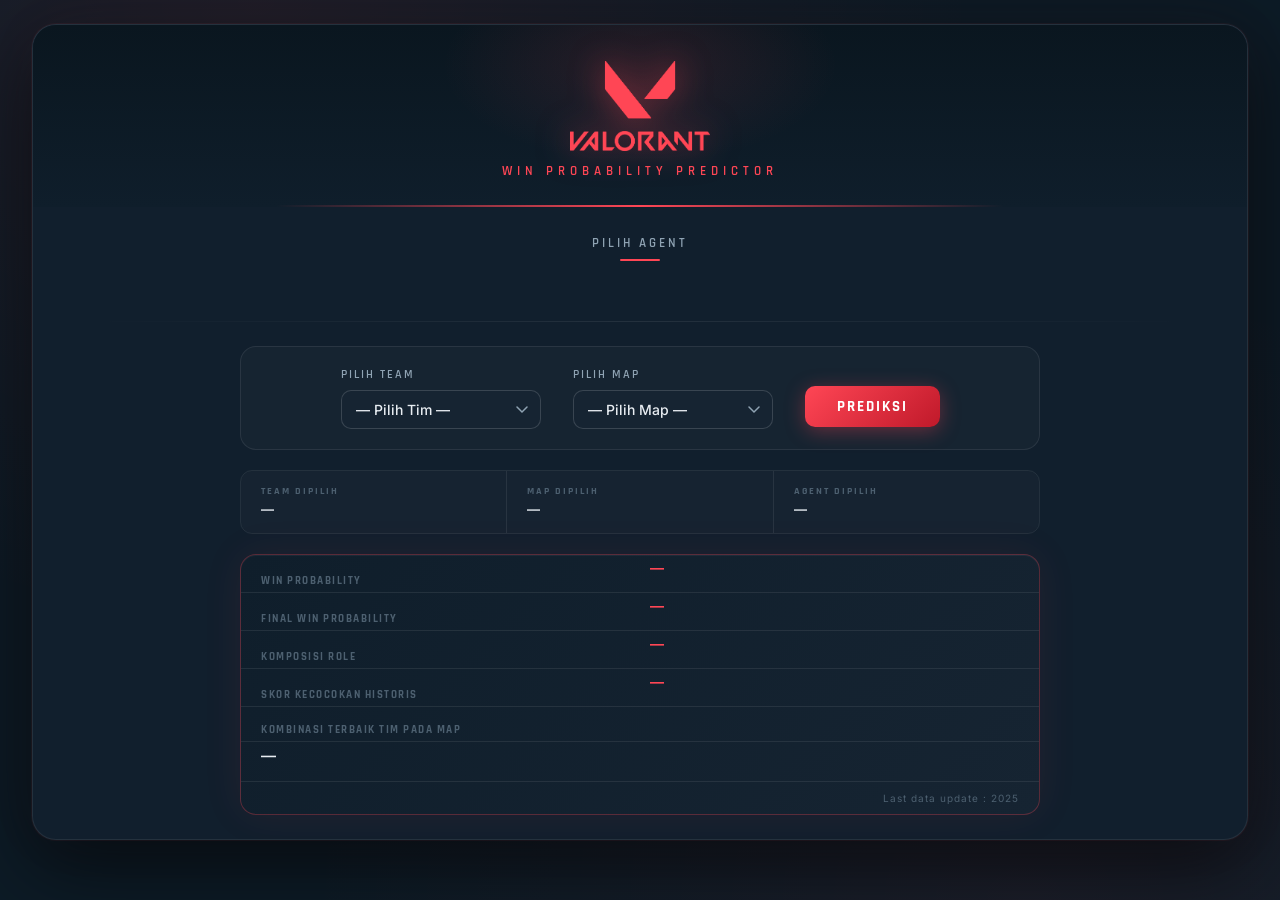
==== app/index.html @ aa19435e "first commit" ====
<!DOCTYPE html>
<html lang="id">

<head>
    <meta charset="UTF-8">
    <meta name="viewport" content="width=device-width, initial-scale=1.0">
    <meta name="description" content="Prediksi Win Probability tim Valorant berdasarkan komposisi agent menggunakan Jaringan Saraf Tiruan (JST).">
    <link rel="stylesheet" href="style.css">
    <title>Valorant Win Probability</title>
</head>

<body>
    <main class="container">

        <!-- ===== HEADER ===== -->
        <section class="logo">
            <img src="src/logo_valorant.png" alt="Valorant Logo">
            <p>Win Probability Predictor</p>
        </section>

        <section class="content">

            <!-- ===== AGENT PICKER ===== -->
            <div class="topSection">
                <p>Pilih Agent</p>
                <div class="Agent" id="Agent"></div>
            </div>

            <div class="section-divider"></div>

            <!-- ===== FORM + OUTPUT ===== -->
            <div class="bottomSection">

                <!-- Form Team / Map / Prediksi -->
                <div class="bottomForm">
                    <div class="Team">
                        <p>Pilih Team</p>
                        <select title="Team_Option" name="Team_Option" id="team" required>
                            <option value="" hidden>— Pilih Tim —</option>
                        </select>
                    </div>

                    <div class="Map">
                        <p>Pilih Map</p>
                        <select title="Map_Option" name="Map_Option" id="map" required>
                            <option value="" hidden>— Pilih Map —</option>
                        </select>
                    </div>

                    <div class="button">
                        <button name="Predict" type="button">Prediksi</button>
                    </div>
                </div>

                <!-- Ringkasan Pilihan -->
                <div class="inputPick">
                    <div class="teamPick">
                        <p>Team Dipilih</p>
                        <p id="namaTeam">—</p>
                    </div>
                    <div class="mapPick">
                        <p>Map Dipilih</p>
                        <p id="namaMap">—</p>
                    </div>
                    <div class="agentPick">
                        <p>Agent Dipilih</p>
                        <p id="namaAgent">—</p>
                    </div>
                </div>

                <!-- Hasil Prediksi -->
                <div class="outputPredict">
                    <div class="outputContent">
                        <div class="top-outputContent">
                            <p>Win Probability</p>
                            <p class="output-p" id="pred">—</p>
                            <p>Final Win Probability</p>
                            <p class="output-p" id="adjusted_pred">—</p>
                            <p>Komposisi Role</p>
                            <p class="output-p" id="comp_desc">—</p>
                            <p id="sim_score_info">Skor Kecocokan Historis</p>
                            <p class="output-p" id="sim_score">—</p>
                        </div>
                        <p id="kombinasi_agent_info">Kombinasi Terbaik Tim pada Map</p>
                        <p class="output-p" id="most_common_combo">—</p>
                        <p>Last data update : 2025</p>
                    </div>
                </div>

            </div>
        </section>

        <!-- ===== LOADING ===== -->
        <div id="overlay" class="loadingOverlay"></div>
        <div id="loading" class="loadingPopup">
            <span class="loader"></span>
            <p>Menghitung Prediksi...</p>
        </div>

        <!-- ===== ERROR POPUP ===== -->
        <div id="errorOverlay" class="errorOverlay" onclick="closeErrorPopup()"></div>
        <div id="errorPopup" class="errorPopup">
            <div class="errorIcon">⚠️</div>
            <h2 class="errorTitle">Input Tidak Lengkap</h2>
            <p class="errorMessage" id="errorMessage"></p>
            <button class="errorCloseBtn" onclick="closeErrorPopup()">Mengerti</button>
        </div>

    </main>

    <script src="script.js"></script>
</body>

</html>
---- app/style.css ----
/* ============================================
   VALORANT WIN PROBABILITY — PREMIUM STYLE
   ============================================ */

@import url('https://fonts.googleapis.com/css2?family=Rajdhani:wght@400;500;600;700&family=Inter:wght@300;400;500;600;700&display=swap');

/* ===== RESET & BASE ===== */
*, *::before, *::after {
    padding: 0;
    margin: 0;
    box-sizing: border-box;
}

:root {
    --red:        #FF4655;
    --red-dark:   #c0192a;
    --red-glow:   rgba(255, 70, 85, 0.35);
    --bg-deep:    #0d1b26;
    --bg-main:    #111f2d;
    --bg-card:    #162432;
    --bg-glass:   rgba(22, 36, 50, 0.85);
    --border:     rgba(255, 255, 255, 0.08);
    --text-primary:   #e8edf2;
    --text-secondary: #8fa3b3;
    --text-muted:     #4d6070;
    --accent-light:   rgba(255, 70, 85, 0.12);
}

html {
    scroll-behavior: smooth;
}

body {
    min-height: 100vh;
    background-color: var(--bg-deep);
    background-image:
        radial-gradient(ellipse at 20% 0%, rgba(255,70,85,0.08) 0%, transparent 50%),
        radial-gradient(ellipse at 80% 100%, rgba(255,70,85,0.06) 0%, transparent 50%);
    font-family: 'Inter', sans-serif;
    color: var(--text-primary);
    overflow-x: hidden;
    display: flex;
    justify-content: center;
    align-items: flex-start;
}

/* ===== CONTAINER ===== */
main {
    width: 100%;
    max-width: 1400px;
    display: flex;
    flex-direction: column;
    position: relative;
    margin: 0 auto;
}

.container {
    width: 95vw;
    max-width: 1400px;
    margin: 24px auto;
    background: var(--bg-main);
    border-radius: 24px;
    border: 1px solid var(--border);
    box-shadow:
        0 0 0 1px rgba(255,70,85,0.06),
        0 24px 80px rgba(0,0,0,0.6),
        0 0 60px rgba(255,70,85,0.04);
    overflow: hidden;
}

/* ===== HEADER / LOGO ===== */
.logo {
    width: 100%;
    padding: 36px 24px 28px;
    display: flex;
    justify-content: center;
    align-items: center;
    flex-direction: column;
    gap: 12px;
    background: linear-gradient(180deg, #0a161f 0%, #0f1e2b 100%);
    position: relative;
    overflow: hidden;
}

/* Dekoratif garis merah di bawah header */
.logo::after {
    content: '';
    position: absolute;
    bottom: 0;
    left: 50%;
    transform: translateX(-50%);
    width: 60%;
    height: 2px;
    background: linear-gradient(90deg, transparent, var(--red), transparent);
}

/* Efek cahaya redup di header */
.logo::before {
    content: '';
    position: absolute;
    top: -60px;
    left: 50%;
    transform: translateX(-50%);
    width: 400px;
    height: 200px;
    background: radial-gradient(ellipse, rgba(255,70,85,0.12) 0%, transparent 70%);
    pointer-events: none;
}

.logo img {
    width: 140px;
    filter: drop-shadow(0 0 16px rgba(255,70,85,0.5));
    position: relative;
    z-index: 1;
}

.logo p {
    font-family: 'Rajdhani', sans-serif;
    font-size: 13px;
    font-weight: 600;
    letter-spacing: 5px;
    text-transform: uppercase;
    color: var(--red);
    position: relative;
    z-index: 1;
}

/* ===== CONTENT WRAPPER ===== */
.content {
    display: flex;
    flex-direction: column;
    width: 100%;
}

/* ===== TOP SECTION — AGENT PICKER ===== */
.content .topSection {
    width: 100%;
    padding: 0 0 8px 0;
}

.topSection > p {
    font-family: 'Rajdhani', sans-serif;
    font-size: 13px;
    font-weight: 600;
    letter-spacing: 3px;
    text-transform: uppercase;
    color: var(--text-secondary);
    text-align: center;
    padding: 28px 0 16px;
    position: relative;
}

/* Separator dekoratif setelah label */
.topSection > p::after {
    content: '';
    display: block;
    width: 40px;
    height: 2px;
    background: var(--red);
    margin: 8px auto 0;
    border-radius: 2px;
}

/* Agent grid */
.Agent {
    display: flex;
    flex-wrap: wrap;
    justify-content: center;
    align-items: flex-start;
    gap: 14px;
    padding: 12px 24px 24px;
}

/* Kartu agent */
.Agent .agent-item {
    width: 140px;
    height: 210px;
    background-position: center top;
    background-repeat: no-repeat;
    background-size: cover;
    border-radius: 12px;
    position: relative;
    cursor: pointer;
    border: 2px solid transparent;
    transition: transform 0.25s cubic-bezier(0.34,1.56,0.64,1), border-color 0.2s ease, box-shadow 0.2s ease;
    overflow: hidden;
}

/* Gradient overlay di bawah kartu agent */
.Agent .agent-item::before {
    content: '';
    position: absolute;
    inset: 0;
    background: linear-gradient(to top, rgba(0,0,0,0.75) 0%, rgba(0,0,0,0) 50%);
    border-radius: 10px;
    z-index: 1;
    transition: opacity 0.2s ease;
}

.agent-item:hover {
    transform: translateY(-6px) scale(1.03);
    box-shadow: 0 12px 28px rgba(0,0,0,0.5), 0 0 20px rgba(255,70,85,0.2);
    border-color: rgba(255,70,85,0.4);
}

.agent-item.selected {
    border-color: var(--red);
    transform: translateY(-6px) scale(1.04);
    box-shadow:
        0 0 0 1px var(--red),
        0 12px 28px rgba(0,0,0,0.5),
        0 0 30px rgba(255,70,85,0.4);
}

/* Badge nomor urut seleksi */
.agent-item.selected::after {
    content: '✓';
    position: absolute;
    top: 8px;
    right: 8px;
    width: 22px;
    height: 22px;
    background: var(--red);
    border-radius: 50%;
    display: flex;
    align-items: center;
    justify-content: center;
    font-size: 11px;
    font-weight: 700;
    color: white;
    z-index: 3;
    line-height: 22px;
    text-align: center;
}

/* Nama agent di bawah kartu */
.agent-item h1 {
    position: absolute;
    bottom: 0;
    left: 0;
    width: 100%;
    font-family: 'Inter', sans-serif;
    font-size: 11px;
    font-weight: 600;
    letter-spacing: 0.5px;
    text-align: center;
    color: #ffffff;
    padding: 6px 4px;
    background: rgba(0,0,0,0.55);
    backdrop-filter: blur(4px);
    border-radius: 0 0 10px 10px;
    z-index: 2;
    text-transform: capitalize;
}

/* ===== DIVIDER ===== */
.section-divider {
    width: 90%;
    margin: 0 auto;
    height: 1px;
    background: linear-gradient(90deg, transparent, var(--border), transparent);
}

/* ===== BOTTOM SECTION ===== */
.content .bottomSection {
    width: 100%;
    padding: 24px;
    display: flex;
    flex-direction: column;
    align-items: center;
    gap: 20px;
}

/* Form baris (team + map + button) */
.bottomSection .bottomForm {
    display: flex;
    flex-direction: row;
    justify-content: center;
    align-items: flex-end;
    gap: 32px;
    padding: 20px 24px;
    flex-wrap: wrap;
    background: rgba(255,255,255,0.025);
    border: 1px solid var(--border);
    border-radius: 16px;
    width: 100%;
    max-width: 800px;
}

.bottomForm p {
    font-family: 'Rajdhani', sans-serif;
    font-size: 12px;
    font-weight: 600;
    letter-spacing: 2px;
    text-transform: uppercase;
    color: var(--text-secondary);
    padding-bottom: 8px;
}

.Team, .Map {
    display: flex;
    flex-direction: column;
    align-items: flex-start;
}

/* Dropdown select */
.bottomForm select {
    appearance: none;
    -webkit-appearance: none;
    background: var(--bg-card);
    border: 1.5px solid rgba(255,255,255,0.15);
    color: var(--text-primary);
    padding: 10px 36px 10px 14px;
    border-radius: 10px;
    width: 200px;
    cursor: pointer;
    font-family: 'Inter', sans-serif;
    font-size: 14px;
    font-weight: 500;
    transition: border-color 0.2s ease, box-shadow 0.2s ease;
    background-image: url("data:image/svg+xml,%3Csvg xmlns='http://www.w3.org/2000/svg' width='12' height='8' viewBox='0 0 12 8'%3E%3Cpath d='M1 1l5 5 5-5' stroke='%238fa3b3' stroke-width='1.5' fill='none' stroke-linecap='round'/%3E%3C/svg%3E");
    background-repeat: no-repeat;
    background-position: right 12px center;
}

.bottomForm select:focus {
    outline: none;
    border-color: var(--red);
    box-shadow: 0 0 0 3px rgba(255,70,85,0.15);
}

.bottomForm select:hover {
    border-color: rgba(255,255,255,0.3);
}

.bottomForm option {
    font-weight: 500;
    color: var(--text-primary);
    background-color: var(--bg-card);
}

/* Tombol prediksi */
.button {
    display: flex;
    justify-content: center;
    align-items: flex-end;
    padding-bottom: 2px;
}

.button button {
    padding: 11px 32px;
    border-radius: 10px;
    border: none;
    cursor: pointer;
    font-family: 'Rajdhani', sans-serif;
    font-size: 15px;
    font-weight: 700;
    letter-spacing: 2px;
    text-transform: uppercase;
    color: #fff;
    background: linear-gradient(135deg, #FF4655, #c0192a);
    box-shadow: 0 4px 20px rgba(255,70,85,0.35);
    transition: all 0.2s ease;
    position: relative;
    overflow: hidden;
}

.button button::before {
    content: '';
    position: absolute;
    top: 0; left: 0;
    width: 100%; height: 100%;
    background: linear-gradient(135deg, rgba(255,255,255,0.1), transparent);
    opacity: 0;
    transition: opacity 0.2s ease;
}

.button button:hover {
    transform: translateY(-2px);
    box-shadow: 0 8px 28px rgba(255,70,85,0.5);
    background: linear-gradient(135deg, #ff5f6d, #d41e30);
}

.button button:hover::before {
    opacity: 1;
}

.button button:active {
    transform: translateY(0);
    box-shadow: 0 2px 10px rgba(255,70,85,0.3);
}

/* ===== INPUT PICKS SUMMARY ===== */
.inputPick {
    width: 100%;
    max-width: 800px;
    display: flex;
    flex-direction: row;
    justify-content: center;
    flex-wrap: wrap;
    gap: 0;
    border: 1px solid var(--border);
    border-radius: 12px;
    overflow: hidden;
}

.inputPick > div {
    flex: 1;
    min-width: 160px;
    padding: 14px 20px;
    display: flex;
    flex-direction: column;
    gap: 4px;
    border-right: 1px solid var(--border);
    background: rgba(255,255,255,0.02);
    transition: background 0.2s ease;
}

.inputPick > div:last-child {
    border-right: none;
}

.inputPick > div:hover {
    background: rgba(255,255,255,0.04);
}

.inputPick p:first-child {
    font-family: 'Rajdhani', sans-serif;
    font-size: 10px;
    font-weight: 700;
    letter-spacing: 2px;
    text-transform: uppercase;
    color: var(--text-muted);
    margin: 0;
    padding: 0;
}

#namaTeam, #namaMap, #namaAgent {
    font-family: 'Inter', sans-serif;
    font-size: 13px;
    font-weight: 600;
    color: var(--text-primary);
    min-height: 18px;
}

/* ===== OUTPUT / HASIL PREDIKSI ===== */
.outputPredict {
    width: 100%;
    max-width: 800px;
    box-sizing: border-box;
}

.outputContent {
    width: 100%;
    background: linear-gradient(135deg, #0f1e2b, #162432);
    border-radius: 16px;
    padding: 0;
    border: 1px solid rgba(255,70,85,0.3);
    box-shadow: 0 0 40px rgba(255,70,85,0.08), inset 0 1px 0 rgba(255,255,255,0.05);
    overflow: hidden;
    display: flex;
    flex-direction: column;
}

/* Grid stat utama */
.top-outputContent {
    display: grid;
    grid-template-columns: 1fr 1fr;
    gap: 0;
    padding: 0;
}

/* Setiap sel stat */
.top-outputContent p:nth-child(odd) {
    font-family: 'Rajdhani', sans-serif;
    font-size: 11px;
    font-weight: 700;
    letter-spacing: 1.5px;
    text-transform: uppercase;
    color: var(--text-muted);
    padding: 16px 20px 4px;
    height: auto;
    border-bottom: 1px solid var(--border);
    align-self: end;
}

.top-outputContent .output-p {
    font-family: 'Inter', sans-serif;
    font-size: 14px;
    font-weight: 700;
    color: var(--red);
    padding: 4px 10px 16px;
    height: auto;
    border-bottom: 1px solid var(--border);
    
}

/* Baris bawah: kombinasi */
.outputContent > p:not(.output-p) {
    font-family: 'Rajdhani', sans-serif;
    font-size: 11px;
    font-weight: 700;
    letter-spacing: 1.5px;
    text-transform: uppercase;
    color: var(--text-muted);
    padding: 16px 20px 4px;
    height: auto;
    border-bottom: 1px solid var(--border);
}

.outputContent > .output-p {
    font-family: 'Inter', sans-serif;
    font-size: 15px;
    font-weight: 600;
    color: var(--text-primary);
    padding: 4px 20px 16px;
    height: auto;
    border-bottom: 1px solid var(--border);
}

/* Last data update baris terakhir */
.outputContent > p:last-child {
    font-size: 10px;
    letter-spacing: 1px;
    color: var(--text-muted);
    font-family: 'Inter', sans-serif;
    font-weight: 400;
    text-transform: none;
    padding: 10px 20px;
    text-align: right;
    border-bottom: none;
}

/* ===== LOADING OVERLAY ===== */
.loadingOverlay {
    position: fixed;
    inset: 0;
    background-color: rgba(0, 0, 0, 0.6);
    backdrop-filter: blur(4px);
    z-index: 998;
    display: none;
}

.loadingPopup {
    background: linear-gradient(135deg, #111f2d, #0a161f);
    border: 1px solid rgba(255,70,85,0.3);
    width: 220px;
    height: 220px;
    position: fixed;
    top: 50%;
    left: 50%;
    transform: translate(-50%, -50%);
    z-index: 999;
    display: none;
    align-items: center;
    justify-content: center;
    flex-direction: column;
    border-radius: 20px;
    gap: 20px;
    box-shadow: 0 0 60px rgba(255,70,85,0.2), 0 24px 48px rgba(0,0,0,0.6);
}

.loadingPopup p {
    font-family: 'Rajdhani', sans-serif;
    font-size: 13px;
    font-weight: 700;
    letter-spacing: 2px;
    text-transform: uppercase;
    color: var(--red);
}

/* ===== LOADER SPINNER ===== */
.loader {
    width: 48px;
    aspect-ratio: 1;
    display: grid;
    mask: conic-gradient(from 15deg, #0000, #000);
    animation: l26 1s infinite steps(12);
}

.loader,
.loader::before,
.loader::after {
    background:
        radial-gradient(closest-side at 50% 12.5%, #FF4655 96%, #0000) 50% 0/20% 80% repeat-y,
        radial-gradient(closest-side at 12.5% 50%, #FF4655 96%, #0000) 0 50%/80% 20% repeat-x;
}

.loader::before,
.loader::after {
    content: "";
    grid-area: 1/1;
    transform: rotate(30deg);
}

.loader::after {
    transform: rotate(60deg);
}

@keyframes l26 {
    100% { transform: rotate(1turn); }
}

/* ===== ERROR POPUP ===== */
.errorOverlay {
    position: fixed;
    inset: 0;
    background-color: rgba(0, 0, 0, 0.65);
    backdrop-filter: blur(5px);
    z-index: 1000;
    display: none;
}

.errorPopup {
    position: fixed;
    top: 50%;
    left: 50%;
    transform: translate(-50%, -58%);
    z-index: 1001;
    display: none;
    flex-direction: column;
    align-items: center;
    gap: 14px;
    background: linear-gradient(145deg, #162432, #0f1e2b);
    border: 1.5px solid rgba(255,70,85,0.5);
    border-radius: 20px;
    padding: 36px 44px;
    width: 340px;
    box-shadow:
        0 0 60px rgba(255, 70, 85, 0.2),
        0 24px 60px rgba(0,0,0,0.7),
        inset 0 1px 0 rgba(255,255,255,0.06);
    opacity: 0;
    transition: opacity 0.3s ease, transform 0.3s cubic-bezier(0.34,1.4,0.64,1);
}

.errorPopup.show {
    display: flex;
    opacity: 1;
    transform: translate(-50%, -50%);
}

.errorIcon {
    font-size: 44px;
    line-height: 1;
    filter: drop-shadow(0 0 12px rgba(255, 70, 85, 0.8));
}

.errorTitle {
    font-family: 'Rajdhani', sans-serif;
    font-size: 20px;
    font-weight: 700;
    letter-spacing: 1px;
    color: var(--red);
    margin: 0;
    text-align: center;
}

.errorMessage {
    font-family: 'Inter', sans-serif;
    font-size: 13px;
    font-weight: 400;
    color: var(--text-secondary);
    text-align: center;
    margin: 0;
    line-height: 1.6;
    white-space: pre-line;
}

.errorCloseBtn {
    margin-top: 6px;
    padding: 10px 36px;
    background: linear-gradient(135deg, var(--red), var(--red-dark));
    color: #fff;
    border: none;
    border-radius: 10px;
    font-family: 'Rajdhani', sans-serif;
    font-size: 15px;
    font-weight: 700;
    letter-spacing: 2px;
    text-transform: uppercase;
    cursor: pointer;
    box-shadow: 0 4px 16px rgba(255,70,85,0.35);
    transition: all 0.2s ease;
}

.errorCloseBtn:hover {
    background: linear-gradient(135deg, #ff5f6d, #d41e30);
    transform: translateY(-2px);
    box-shadow: 0 8px 24px rgba(255,70,85,0.5);
}

.errorCloseBtn:active {
    transform: translateY(0);
}

/* ===== SCROLLBAR STYLING ===== */
::-webkit-scrollbar {
    width: 6px;
}
::-webkit-scrollbar-track {
    background: var(--bg-deep);
}
::-webkit-scrollbar-thumb {
    background: rgba(255,70,85,0.4);
    border-radius: 3px;
}
::-webkit-scrollbar-thumb:hover {
    background: var(--red);
}

/* ===== RESPONSIVE ===== */
@media (max-width: 600px) {
    .container {
        width: 100vw;
        margin: 0;
        border-radius: 0;
    }

    .Agent .agent-item {
        width: 110px;
        height: 165px;
    }

    .bottomSection .bottomForm {
        gap: 20px;
        padding: 16px;
    }

    .bottomForm select {
        width: 160px;
    }

    .top-outputContent {
        grid-template-columns: 1fr;
    }

    .inputPick > div {
        min-width: 100%;
        border-right: none;
        border-bottom: 1px solid var(--border);
    }

    .errorPopup {
        width: 90vw;
        padding: 28px 24px;
    }
}
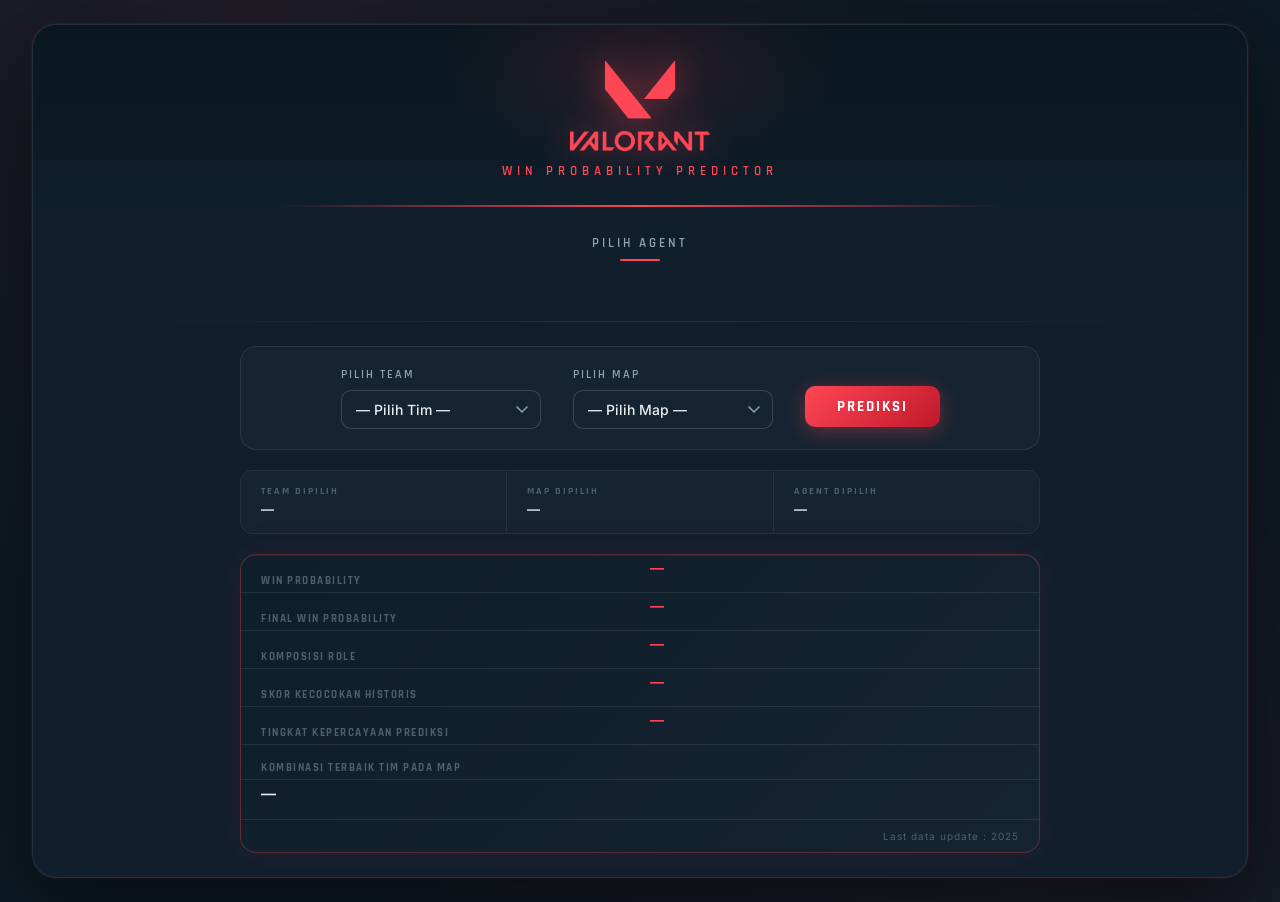
==== commit 9a7c4025: "Improve JST model: compact architecture, fix feature bugs, add prediction moderation - Rewrite model" ====
--- a/app/index.html
+++ b/app/index.html
@@ -80,6 +80,8 @@
                             <p class="output-p" id="comp_desc">—</p>
                             <p id="sim_score_info">Skor Kecocokan Historis</p>
                             <p class="output-p" id="sim_score">—</p>
+                            <p>Tingkat Kepercayaan Prediksi</p>
+                            <p class="output-p" id="confidence">—</p>
                         </div>
                         <p id="kombinasi_agent_info">Kombinasi Terbaik Tim pada Map</p>
                         <p class="output-p" id="most_common_combo">—</p>
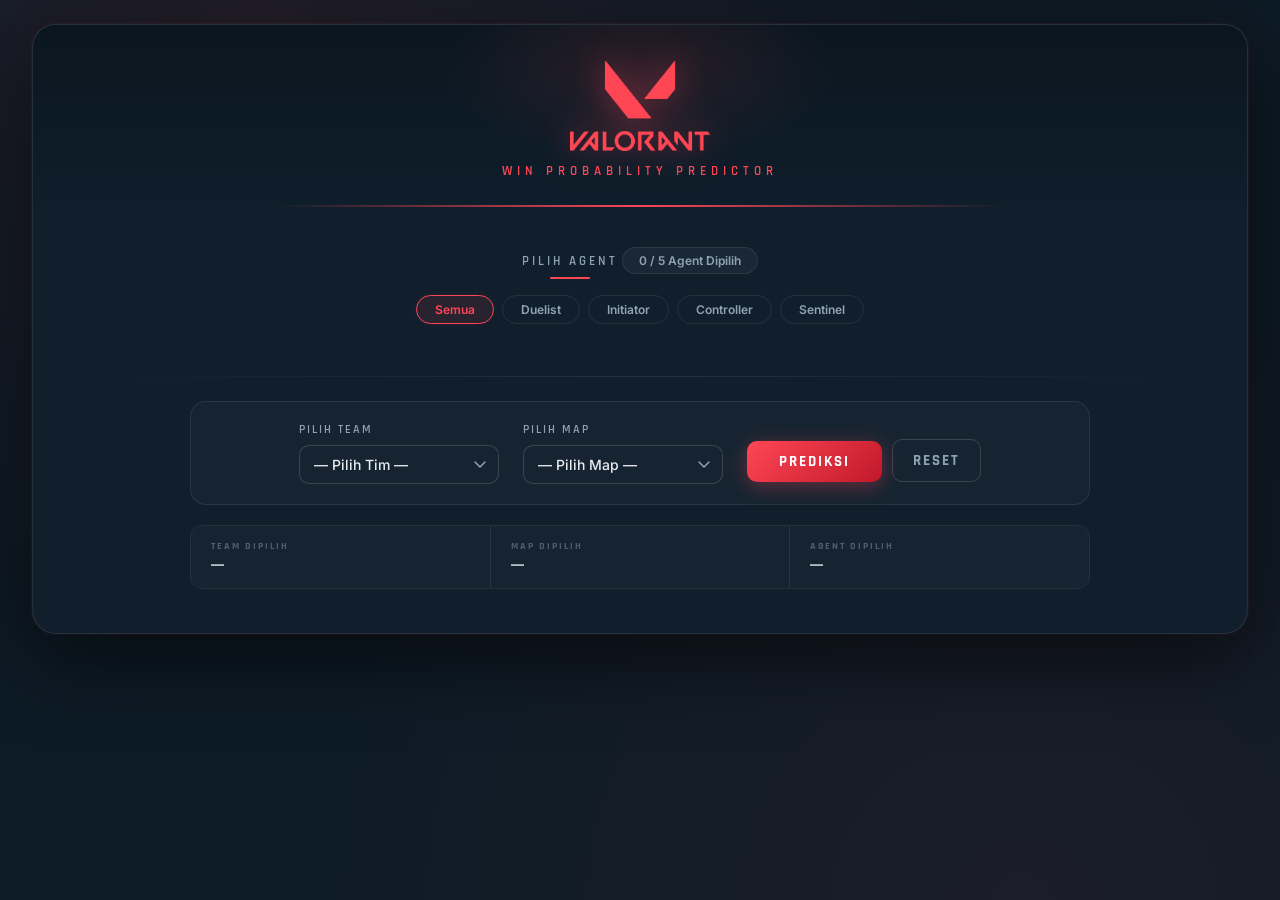
==== commit 54747119: "feat: implement map-specific role history for improved win probability prediction and add web interf" ====
--- a/app/index.html
+++ b/app/index.html
@@ -22,7 +22,20 @@
 
             <!-- ===== AGENT PICKER ===== -->
             <div class="topSection">
-                <p>Pilih Agent</p>
+                <div class="agent-header">
+                    <p>Pilih Agent</p>
+                    <span class="agent-counter" id="agentCounter">0 / 5 Agent Dipilih</span>
+                </div>
+
+                <!-- Role Filter Tabs -->
+                <div class="role-filter" id="roleFilter">
+                    <button class="role-tab active" data-role="all">Semua</button>
+                    <button class="role-tab" data-role="duelist">Duelist</button>
+                    <button class="role-tab" data-role="initiator">Initiator</button>
+                    <button class="role-tab" data-role="controller">Controller</button>
+                    <button class="role-tab" data-role="sentinel">Sentinel</button>
+                </div>
+
                 <div class="Agent" id="Agent"></div>
             </div>
 
@@ -47,8 +60,9 @@
                         </select>
                     </div>
 
-                    <div class="button">
-                        <button name="Predict" type="button">Prediksi</button>
+                    <div class="button-group">
+                        <button name="Predict" type="button" class="btn-predict" id="btnPredict">Prediksi</button>
+                        <button type="button" class="btn-reset" id="btnReset">Reset</button>
                     </div>
                 </div>
 
@@ -68,24 +82,73 @@
                     </div>
                 </div>
 
-                <!-- Hasil Prediksi -->
-                <div class="outputPredict">
+                <!-- ===== HASIL PREDIKSI (hidden until first prediction) ===== -->
+                <div class="outputPredict" id="outputPredict">
                     <div class="outputContent">
-                        <div class="top-outputContent">
-                            <p>Win Probability</p>
-                            <p class="output-p" id="pred">—</p>
-                            <p>Final Win Probability</p>
-                            <p class="output-p" id="adjusted_pred">—</p>
-                            <p>Komposisi Role</p>
-                            <p class="output-p" id="comp_desc">—</p>
-                            <p id="sim_score_info">Skor Kecocokan Historis</p>
-                            <p class="output-p" id="sim_score">—</p>
-                            <p>Tingkat Kepercayaan Prediksi</p>
-                            <p class="output-p" id="confidence">—</p>
+
+                        <!-- Gauge Section -->
+                        <div class="gauge-section" id="gaugeSection">
+                            <p class="gauge-label">Final Win Probability</p>
+                            <div class="gauge-wrapper">
+                                <svg class="gauge-svg" viewBox="0 0 200 120" id="gaugeSvg">
+                                    <!-- Background arc -->
+                                    <path class="gauge-bg" d="M 20 100 A 80 80 0 0 1 180 100" />
+                                    <!-- Value arc (animated, color set by JS) -->
+                                    <path class="gauge-fill" id="gaugeFill" d="M 20 100 A 80 80 0 0 1 180 100" />
+                                </svg>
+                                <div class="gauge-center">
+                                    <span class="gauge-status" id="gaugeStatus">—</span>
+                                    <span class="gauge-sub" id="gaugeSubText">Pilih dan prediksi</span>
+                                </div>
+                            </div>
                         </div>
-                        <p id="kombinasi_agent_info">Kombinasi Terbaik Tim pada Map</p>
-                        <p class="output-p" id="most_common_combo">—</p>
-                        <p>Last data update : 2025</p>
+
+                        <!-- Stat Cards Row -->
+                        <div class="stat-cards" id="statCards">
+                            <div class="stat-card reveal-item">
+                                <div class="stat-icon">📊</div>
+                                <div class="stat-info">
+                                    <span class="stat-label">Raw Probability</span>
+                                    <span class="stat-value" id="pred">—</span>
+                                </div>
+                            </div>
+                            <div class="stat-card reveal-item">
+                                <div class="stat-icon">🎯</div>
+                                <div class="stat-info">
+                                    <span class="stat-label">Tingkat Kepercayaan</span>
+                                    <span class="stat-value" id="confidence">—</span>
+                                </div>
+                            </div>
+                            <div class="stat-card reveal-item">
+                                <div class="stat-icon">🔗</div>
+                                <div class="stat-info">
+                                    <span class="stat-label" id="sim_score_info">Skor Kecocokan Historis</span>
+                                    <span class="stat-value" id="sim_score">—</span>
+                                </div>
+                            </div>
+                        </div>
+
+                        <!-- Role Composition & Penalty Row -->
+                        <div class="detail-row" id="detailRow">
+                            <div class="detail-card reveal-item">
+                                <p class="detail-title">Komposisi Role</p>
+                                <p class="detail-value" id="comp_desc">—</p>
+                            </div>
+                            <div class="detail-card reveal-item">
+                                <p class="detail-title">Penyesuaian Penalti</p>
+                                <div class="penalty-list" id="penaltyList">
+                                    <p class="penalty-none">—</p>
+                                </div>
+                            </div>
+                        </div>
+
+                        <!-- Best Combo Row -->
+                        <div class="combo-section reveal-item" id="comboSection">
+                            <p class="combo-label" id="kombinasi_agent_info">Kombinasi Terbaik Tim pada Map</p>
+                            <p class="combo-value" id="most_common_combo">—</p>
+                            <p class="data-update">Last data update : 2025</p>
+                        </div>
+
                     </div>
                 </div>
 
--- a/app/style.css
+++ b/app/style.css
@@ -1,5 +1,5 @@
 /* ============================================
-   VALORANT WIN PROBABILITY — PREMIUM STYLE
+   VALORANT WIN PROBABILITY — PREMIUM STYLE v2
    ============================================ */
 
 @import url('https://fonts.googleapis.com/css2?family=Rajdhani:wght@400;500;600;700&family=Inter:wght@300;400;500;600;700&display=swap');
@@ -15,6 +15,9 @@
     --red:        #FF4655;
     --red-dark:   #c0192a;
     --red-glow:   rgba(255, 70, 85, 0.35);
+    --red-10:     rgba(255, 70, 85, 0.10);
+    --red-20:     rgba(255, 70, 85, 0.20);
+    --red-06:     rgba(255, 70, 85, 0.06);
     --bg-deep:    #0d1b26;
     --bg-main:    #111f2d;
     --bg-card:    #162432;
@@ -62,7 +65,7 @@
     border-radius: 24px;
     border: 1px solid var(--border);
     box-shadow:
-        0 0 0 1px rgba(255,70,85,0.06),
+        0 0 0 1px var(--red-06),
         0 24px 80px rgba(0,0,0,0.6),
         0 0 60px rgba(255,70,85,0.04);
     overflow: hidden;
@@ -138,20 +141,25 @@
     padding: 0 0 8px 0;
 }
 
-.topSection > p {
+/* Agent Header (title + counter) */
+.agent-header {
+    text-align: center;
+    padding: 28px 24px 0;
+    position: relative;
+}
+
+.agent-header > p {
     font-family: 'Rajdhani', sans-serif;
     font-size: 13px;
     font-weight: 600;
     letter-spacing: 3px;
     text-transform: uppercase;
     color: var(--text-secondary);
-    text-align: center;
-    padding: 28px 0 16px;
     position: relative;
-}
-
-/* Separator dekoratif setelah label */
-.topSection > p::after {
+    display: inline-block;
+}
+
+.agent-header > p::after {
     content: '';
     display: block;
     width: 40px;
@@ -159,6 +167,63 @@
     background: var(--red);
     margin: 8px auto 0;
     border-radius: 2px;
+}
+
+/* Agent Counter Badge */
+.agent-counter {
+    display: inline-block;
+    margin-top: 12px;
+    padding: 5px 16px;
+    font-family: 'Inter', sans-serif;
+    font-size: 12px;
+    font-weight: 600;
+    color: var(--text-secondary);
+    background: rgba(255,255,255,0.04);
+    border: 1px solid var(--border);
+    border-radius: 20px;
+    transition: all 0.3s ease;
+}
+
+.agent-counter.complete {
+    color: var(--red);
+    border-color: var(--red-20);
+    background: var(--red-10);
+}
+
+/* ===== ROLE FILTER TABS ===== */
+.role-filter {
+    display: flex;
+    justify-content: center;
+    gap: 8px;
+    padding: 16px 24px 8px;
+    flex-wrap: wrap;
+}
+
+.role-tab {
+    padding: 6px 18px;
+    border: 1px solid var(--border);
+    border-radius: 20px;
+    background: transparent;
+    color: var(--text-secondary);
+    font-family: 'Inter', sans-serif;
+    font-size: 12px;
+    font-weight: 600;
+    cursor: pointer;
+    transition: all 0.25s ease;
+    text-transform: capitalize;
+}
+
+.role-tab:hover {
+    border-color: rgba(255, 255, 255, 0.2);
+    color: var(--text-primary);
+    background: rgba(255, 255, 255, 0.04);
+}
+
+.role-tab.active {
+    border-color: var(--red);
+    color: var(--red);
+    background: var(--red-10);
+    box-shadow: 0 0 12px var(--red-06);
 }
 
 /* Agent grid */
@@ -182,8 +247,13 @@
     position: relative;
     cursor: pointer;
     border: 2px solid transparent;
-    transition: transform 0.25s cubic-bezier(0.34,1.56,0.64,1), border-color 0.2s ease, box-shadow 0.2s ease;
+    transition: transform 0.25s cubic-bezier(0.34,1.56,0.64,1), border-color 0.2s ease, box-shadow 0.2s ease, opacity 0.3s ease;
     overflow: hidden;
+}
+
+/* Agent hiding via role filter */
+.agent-item.role-hidden {
+    display: none;
 }
 
 /* Gradient overlay di bawah kartu agent */
@@ -199,7 +269,7 @@
 
 .agent-item:hover {
     transform: translateY(-6px) scale(1.03);
-    box-shadow: 0 12px 28px rgba(0,0,0,0.5), 0 0 20px rgba(255,70,85,0.2);
+    box-shadow: 0 12px 28px rgba(0,0,0,0.5), 0 0 20px var(--red-20);
     border-color: rgba(255,70,85,0.4);
 }
 
@@ -212,7 +282,7 @@
         0 0 30px rgba(255,70,85,0.4);
 }
 
-/* Badge nomor urut seleksi */
+/* Badge checkmark */
 .agent-item.selected::after {
     content: '✓';
     position: absolute;
@@ -231,6 +301,43 @@
     z-index: 3;
     line-height: 22px;
     text-align: center;
+}
+
+/* Role badge on agent card */
+.role-badge {
+    position: absolute;
+    top: 8px;
+    left: 8px;
+    padding: 2px 8px;
+    border-radius: 6px;
+    font-family: 'Inter', sans-serif;
+    font-size: 9px;
+    font-weight: 700;
+    text-transform: uppercase;
+    letter-spacing: 0.5px;
+    z-index: 3;
+    backdrop-filter: blur(6px);
+    border: 1px solid rgba(255,255,255,0.1);
+}
+
+.role-badge.duelist {
+    background: rgba(255, 70, 85, 0.75);
+    color: #fff;
+}
+
+.role-badge.initiator {
+    background: rgba(255, 70, 85, 0.50);
+    color: #ffd6d9;
+}
+
+.role-badge.controller {
+    background: rgba(255, 70, 85, 0.30);
+    color: #ffb3b8;
+}
+
+.role-badge.sentinel {
+    background: rgba(200, 50, 65, 0.65);
+    color: #ffe0e3;
 }
 
 /* Nama agent di bawah kartu */
@@ -271,20 +378,20 @@
     gap: 20px;
 }
 
-/* Form baris (team + map + button) */
+/* Form baris (team + map + buttons) */
 .bottomSection .bottomForm {
     display: flex;
     flex-direction: row;
     justify-content: center;
     align-items: flex-end;
-    gap: 32px;
+    gap: 24px;
     padding: 20px 24px;
     flex-wrap: wrap;
     background: rgba(255,255,255,0.025);
     border: 1px solid var(--border);
     border-radius: 16px;
     width: 100%;
-    max-width: 800px;
+    max-width: 900px;
 }
 
 .bottomForm p {
@@ -339,15 +446,15 @@
     background-color: var(--bg-card);
 }
 
-/* Tombol prediksi */
-.button {
-    display: flex;
-    justify-content: center;
+/* Button group (Predict + Reset) */
+.button-group {
+    display: flex;
+    gap: 10px;
     align-items: flex-end;
     padding-bottom: 2px;
 }
 
-.button button {
+.btn-predict {
     padding: 11px 32px;
     border-radius: 10px;
     border: none;
@@ -359,13 +466,13 @@
     text-transform: uppercase;
     color: #fff;
     background: linear-gradient(135deg, #FF4655, #c0192a);
-    box-shadow: 0 4px 20px rgba(255,70,85,0.35);
+    box-shadow: 0 4px 20px var(--red-glow);
     transition: all 0.2s ease;
     position: relative;
     overflow: hidden;
 }
 
-.button button::before {
+.btn-predict::before {
     content: '';
     position: absolute;
     top: 0; left: 0;
@@ -375,25 +482,51 @@
     transition: opacity 0.2s ease;
 }
 
-.button button:hover {
+.btn-predict:hover {
     transform: translateY(-2px);
     box-shadow: 0 8px 28px rgba(255,70,85,0.5);
     background: linear-gradient(135deg, #ff5f6d, #d41e30);
 }
 
-.button button:hover::before {
+.btn-predict:hover::before {
     opacity: 1;
 }
 
-.button button:active {
+.btn-predict:active {
     transform: translateY(0);
     box-shadow: 0 2px 10px rgba(255,70,85,0.3);
+}
+
+.btn-reset {
+    padding: 11px 20px;
+    border-radius: 10px;
+    border: 1.5px solid rgba(255,255,255,0.15);
+    cursor: pointer;
+    font-family: 'Rajdhani', sans-serif;
+    font-size: 15px;
+    font-weight: 700;
+    letter-spacing: 2px;
+    text-transform: uppercase;
+    color: var(--text-secondary);
+    background: transparent;
+    transition: all 0.2s ease;
+}
+
+.btn-reset:hover {
+    border-color: var(--red);
+    color: var(--red);
+    background: var(--red-10);
+    transform: translateY(-2px);
+}
+
+.btn-reset:active {
+    transform: translateY(0);
 }
 
 /* ===== INPUT PICKS SUMMARY ===== */
 .inputPick {
     width: 100%;
-    max-width: 800px;
+    max-width: 900px;
     display: flex;
     flex-direction: row;
     justify-content: center;
@@ -446,8 +579,17 @@
 /* ===== OUTPUT / HASIL PREDIKSI ===== */
 .outputPredict {
     width: 100%;
-    max-width: 800px;
+    max-width: 900px;
     box-sizing: border-box;
+    opacity: 0;
+    max-height: 0;
+    overflow: hidden;
+    transition: opacity 0.5s ease, max-height 0.6s cubic-bezier(0.4, 0, 0.2, 1);
+}
+
+.outputPredict.visible {
+    opacity: 1;
+    max-height: 2000px;
 }
 
 .outputContent {
@@ -462,73 +604,286 @@
     flex-direction: column;
 }
 
-/* Grid stat utama */
-.top-outputContent {
+/* ===== GAUGE SECTION ===== */
+.gauge-section {
+    display: flex;
+    flex-direction: column;
+    align-items: center;
+    padding: 28px 20px 8px;
+    border-bottom: 1px solid var(--border);
+}
+
+.gauge-label {
+    font-family: 'Rajdhani', sans-serif;
+    font-size: 12px;
+    font-weight: 700;
+    letter-spacing: 2px;
+    text-transform: uppercase;
+    color: var(--text-muted);
+    margin-bottom: 8px;
+}
+
+.gauge-wrapper {
+    position: relative;
+    width: 220px;
+    height: 150px;
+    display: flex;
+    flex-direction: column;
+    align-items: center;
+}
+
+.gauge-svg {
+    width: 220px;
+    height: 120px;
+}
+
+.gauge-bg {
+    fill: none;
+    stroke: rgba(255, 255, 255, 0.06);
+    stroke-width: 14;
+    stroke-linecap: round;
+}
+
+/* Gauge arc — color set dynamically by JS interpolation (red→orange→green) */
+.gauge-fill {
+    fill: none;
+    stroke: var(--red);
+    stroke-width: 14;
+    stroke-linecap: round;
+    stroke-dasharray: 251.33;
+    stroke-dashoffset: 251.33;
+    transition: stroke-dashoffset 1.2s cubic-bezier(0.4, 0, 0.2, 1), stroke 0.6s ease, filter 0.6s ease;
+    filter: drop-shadow(0 0 8px rgba(255, 70, 85, 0.5));
+}
+
+/* Center content: status label is now the focal point */
+.gauge-center {
+    position: absolute;
+    bottom: 14px;
+    left: 50%;
+    transform: translateX(-50%);
+    width: 160px;
+    display: flex;
+    flex-direction: column;
+    align-items: center;
+    gap: 4px;
+    text-align: center;
+}
+
+.gauge-status {
+    font-family: 'Rajdhani', sans-serif;
+    font-size: 15px;
+    font-weight: 700;
+    text-transform: uppercase;
+    letter-spacing: 2px;
+    color: var(--red);
+    line-height: 1.2;
+    transition: color 0.6s ease;
+    word-break: break-word;
+    white-space: normal;
+}
+
+.gauge-sub {
+    font-family: 'Inter', sans-serif;
+    font-size: 10px;
+    font-weight: 500;
+    color: var(--text-muted);
+    letter-spacing: 0.5px;
+    text-transform: uppercase;
+    white-space: normal;
+    text-align: center;
+}
+
+/* ===== STAT CARDS ===== */
+.stat-cards {
+    display: grid;
+    grid-template-columns: repeat(3, 1fr);
+    gap: 0;
+    border-bottom: 1px solid var(--border);
+}
+
+.stat-card {
+    display: flex;
+    align-items: center;
+    gap: 12px;
+    padding: 18px 20px;
+    border-right: 1px solid var(--border);
+    transition: background 0.2s ease;
+}
+
+.stat-card:last-child {
+    border-right: none;
+}
+
+.stat-card:hover {
+    background: rgba(255,255,255,0.02);
+}
+
+.stat-icon {
+    font-size: 22px;
+    flex-shrink: 0;
+    width: 38px;
+    height: 38px;
+    display: flex;
+    align-items: center;
+    justify-content: center;
+    background: var(--red-10);
+    border-radius: 10px;
+    border: 1px solid var(--red-06);
+}
+
+.stat-info {
+    display: flex;
+    flex-direction: column;
+    gap: 2px;
+    min-width: 0;
+}
+
+.stat-label {
+    font-family: 'Rajdhani', sans-serif;
+    font-size: 10px;
+    font-weight: 700;
+    letter-spacing: 1.5px;
+    text-transform: uppercase;
+    color: var(--text-muted);
+}
+
+.stat-value {
+    font-family: 'Inter', sans-serif;
+    font-size: 15px;
+    font-weight: 700;
+    color: var(--red);
+}
+
+/* ===== DETAIL ROW (Role + Penalty) ===== */
+.detail-row {
     display: grid;
     grid-template-columns: 1fr 1fr;
     gap: 0;
-    padding: 0;
-}
-
-/* Setiap sel stat */
-.top-outputContent p:nth-child(odd) {
-    font-family: 'Rajdhani', sans-serif;
-    font-size: 11px;
+    border-bottom: 1px solid var(--border);
+}
+
+.detail-card {
+    padding: 18px 20px;
+    border-right: 1px solid var(--border);
+}
+
+.detail-card:last-child {
+    border-right: none;
+}
+
+.detail-title {
+    font-family: 'Rajdhani', sans-serif;
+    font-size: 10px;
     font-weight: 700;
     letter-spacing: 1.5px;
     text-transform: uppercase;
     color: var(--text-muted);
-    padding: 16px 20px 4px;
-    height: auto;
-    border-bottom: 1px solid var(--border);
-    align-self: end;
-}
-
-.top-outputContent .output-p {
+    margin-bottom: 8px;
+}
+
+.detail-value {
     font-family: 'Inter', sans-serif;
     font-size: 14px;
+    font-weight: 600;
+    color: var(--text-primary);
+}
+
+/* Penalty list */
+.penalty-list {
+    display: flex;
+    flex-direction: column;
+    gap: 6px;
+}
+
+.penalty-item {
+    display: flex;
+    align-items: center;
+    gap: 8px;
+    font-family: 'Inter', sans-serif;
+    font-size: 12px;
+    font-weight: 500;
+    padding: 6px 10px;
+    border-radius: 8px;
+    background: rgba(255, 70, 85, 0.08);
+    border: 1px solid rgba(255, 70, 85, 0.15);
+}
+
+.penalty-icon {
+    font-size: 14px;
+    flex-shrink: 0;
+}
+
+.penalty-reason {
+    color: var(--text-secondary);
+    flex: 1;
+}
+
+.penalty-val {
     font-weight: 700;
     color: var(--red);
-    padding: 4px 10px 16px;
-    height: auto;
-    border-bottom: 1px solid var(--border);
-    
-}
-
-/* Baris bawah: kombinasi */
-.outputContent > p:not(.output-p) {
-    font-family: 'Rajdhani', sans-serif;
-    font-size: 11px;
+    white-space: nowrap;
+}
+
+.penalty-none {
+    font-family: 'Inter', sans-serif;
+    font-size: 12px;
+    font-weight: 500;
+    color: var(--text-muted);
+    padding: 6px 10px;
+    border-radius: 8px;
+    background: rgba(255, 255, 255, 0.03);
+    border: 1px solid var(--border);
+}
+
+.penalty-ok {
+    color: var(--text-secondary);
+}
+
+/* ===== COMBO SECTION ===== */
+.combo-section {
+    padding: 18px 20px;
+}
+
+.combo-label {
+    font-family: 'Rajdhani', sans-serif;
+    font-size: 10px;
     font-weight: 700;
     letter-spacing: 1.5px;
     text-transform: uppercase;
     color: var(--text-muted);
-    padding: 16px 20px 4px;
-    height: auto;
-    border-bottom: 1px solid var(--border);
-}
-
-.outputContent > .output-p {
+    margin-bottom: 6px;
+}
+
+.combo-value {
     font-family: 'Inter', sans-serif;
     font-size: 15px;
     font-weight: 600;
     color: var(--text-primary);
-    padding: 4px 20px 16px;
-    height: auto;
-    border-bottom: 1px solid var(--border);
-}
-
-/* Last data update baris terakhir */
-.outputContent > p:last-child {
+    margin-bottom: 12px;
+}
+
+.data-update {
     font-size: 10px;
     letter-spacing: 1px;
     color: var(--text-muted);
     font-family: 'Inter', sans-serif;
     font-weight: 400;
-    text-transform: none;
-    padding: 10px 20px;
     text-align: right;
-    border-bottom: none;
+    padding-top: 8px;
+    border-top: 1px solid var(--border);
+}
+
+/* ===== STAGGERED REVEAL ANIMATION ===== */
+.reveal-item {
+    opacity: 0;
+    transform: translateY(12px);
+    transition: opacity 0.4s ease, transform 0.4s cubic-bezier(0.4, 0, 0.2, 1);
+}
+
+.reveal-item.revealed {
+    opacity: 1;
+    transform: translateY(0);
 }
 
 /* ===== LOADING OVERLAY ===== */
@@ -557,7 +912,7 @@
     flex-direction: column;
     border-radius: 20px;
     gap: 20px;
-    box-shadow: 0 0 60px rgba(255,70,85,0.2), 0 24px 48px rgba(0,0,0,0.6);
+    box-shadow: 0 0 60px var(--red-20), 0 24px 48px rgba(0,0,0,0.6);
 }
 
 .loadingPopup p {
@@ -627,7 +982,7 @@
     padding: 36px 44px;
     width: 340px;
     box-shadow:
-        0 0 60px rgba(255, 70, 85, 0.2),
+        0 0 60px var(--red-20),
         0 24px 60px rgba(0,0,0,0.7),
         inset 0 1px 0 rgba(255,255,255,0.06);
     opacity: 0;
@@ -680,7 +1035,7 @@
     letter-spacing: 2px;
     text-transform: uppercase;
     cursor: pointer;
-    box-shadow: 0 4px 16px rgba(255,70,85,0.35);
+    box-shadow: 0 4px 16px var(--red-glow);
     transition: all 0.2s ease;
 }
 
@@ -710,6 +1065,34 @@
 }
 
 /* ===== RESPONSIVE ===== */
+@media (max-width: 768px) {
+    .stat-cards {
+        grid-template-columns: 1fr;
+    }
+
+    .stat-card {
+        border-right: none;
+        border-bottom: 1px solid var(--border);
+    }
+
+    .stat-card:last-child {
+        border-bottom: none;
+    }
+
+    .detail-row {
+        grid-template-columns: 1fr;
+    }
+
+    .detail-card {
+        border-right: none;
+        border-bottom: 1px solid var(--border);
+    }
+
+    .detail-card:last-child {
+        border-bottom: none;
+    }
+}
+
 @media (max-width: 600px) {
     .container {
         width: 100vw;
@@ -723,16 +1106,12 @@
     }
 
     .bottomSection .bottomForm {
-        gap: 20px;
+        gap: 16px;
         padding: 16px;
     }
 
     .bottomForm select {
         width: 160px;
-    }
-
-    .top-outputContent {
-        grid-template-columns: 1fr;
     }
 
     .inputPick > div {
@@ -745,4 +1124,28 @@
         width: 90vw;
         padding: 28px 24px;
     }
+
+    .gauge-wrapper {
+        width: 180px;
+        height: 120px;
+    }
+
+    .gauge-svg {
+        width: 180px;
+        height: 100px;
+    }
+
+    .gauge-value {
+        font-size: 36px;
+    }
+
+    .button-group {
+        flex-direction: column;
+        width: 100%;
+        gap: 8px;
+    }
+
+    .btn-predict, .btn-reset {
+        width: 100%;
+    }
 }
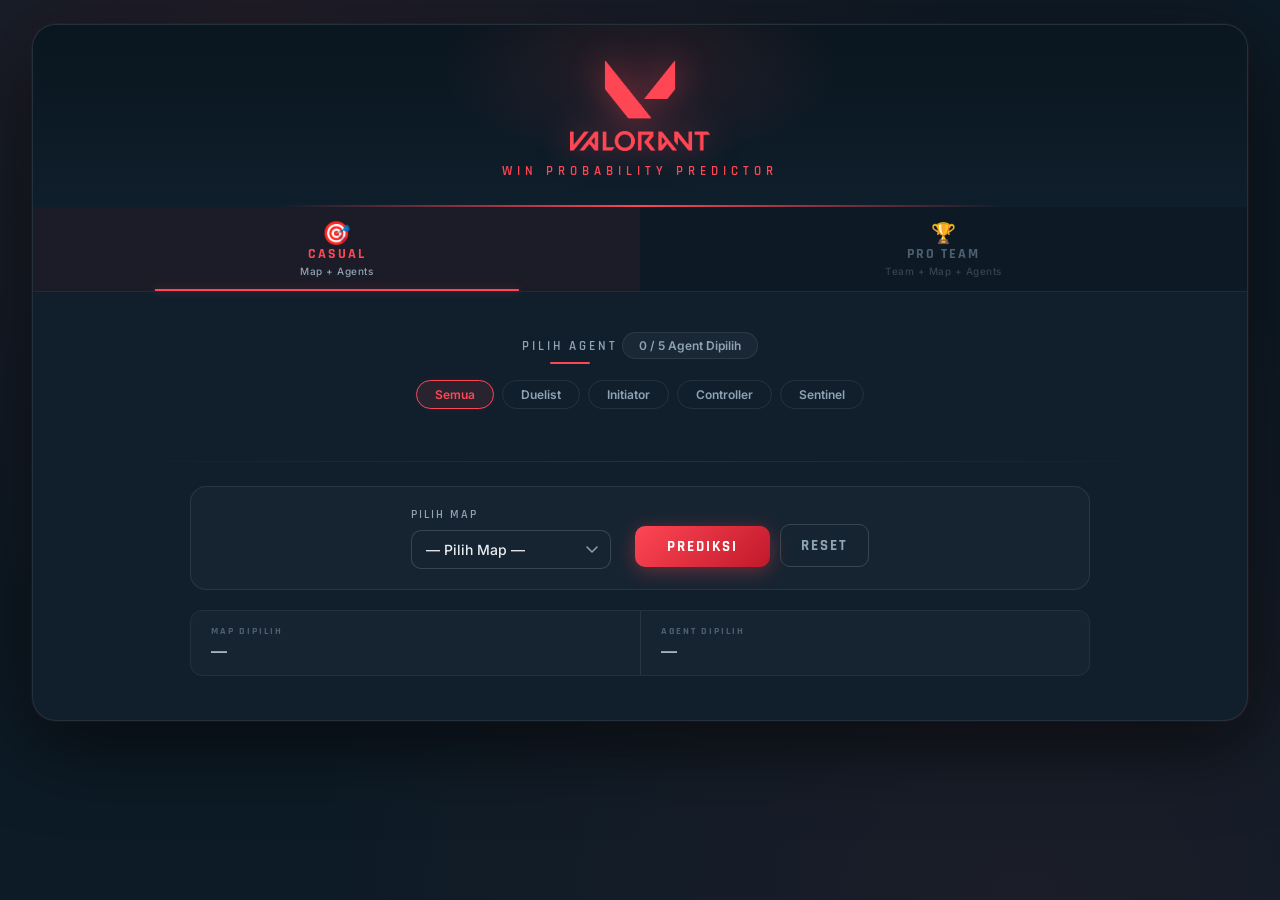
==== commit 25b75ad0: "feat: implement heuristic-based casual win probability prediction with new training script, web inte" ====
--- a/app/index.html
+++ b/app/index.html
@@ -18,9 +18,23 @@
             <p>Win Probability Predictor</p>
         </section>
 
+        <!-- ===== MODE TABS ===== -->
+        <div class="mode-tabs" id="modeTabs">
+            <button class="mode-tab active" data-mode="casual" id="tabCasual">
+                <span class="mode-tab-icon">🎯</span>
+                <span class="mode-tab-label">Casual</span>
+                <span class="mode-tab-desc">Map + Agents</span>
+            </button>
+            <button class="mode-tab" data-mode="proteam" id="tabProTeam">
+                <span class="mode-tab-icon">🏆</span>
+                <span class="mode-tab-label">Pro Team</span>
+                <span class="mode-tab-desc">Team + Map + Agents</span>
+            </button>
+        </div>
+
         <section class="content">
 
-            <!-- ===== AGENT PICKER ===== -->
+            <!-- ===== AGENT PICKER (shared) ===== -->
             <div class="topSection">
                 <div class="agent-header">
                     <p>Pilih Agent</p>
@@ -44,8 +58,23 @@
             <!-- ===== FORM + OUTPUT ===== -->
             <div class="bottomSection">
 
-                <!-- Form Team / Map / Prediksi -->
-                <div class="bottomForm">
+                <!-- Form: CASUAL mode (default active) -->
+                <div class="bottomForm mode-panel active" id="formCasual">
+                    <div class="Map">
+                        <p>Pilih Map</p>
+                        <select title="Map_Option" name="Map_Option_Casual" id="mapCasual" required>
+                            <option value="" hidden>— Pilih Map —</option>
+                        </select>
+                    </div>
+
+                    <div class="button-group">
+                        <button name="PredictCasual" type="button" class="btn-predict" id="btnPredictCasual">Prediksi</button>
+                        <button type="button" class="btn-reset" id="btnResetCasual">Reset</button>
+                    </div>
+                </div>
+
+                <!-- Form: PRO TEAM mode -->
+                <div class="bottomForm mode-panel" id="formProTeam">
                     <div class="Team">
                         <p>Pilih Team</p>
                         <select title="Team_Option" name="Team_Option" id="team" required>
@@ -66,8 +95,20 @@
                     </div>
                 </div>
 
-                <!-- Ringkasan Pilihan -->
-                <div class="inputPick">
+                <!-- Ringkasan Pilihan: CASUAL -->
+                <div class="inputPick mode-panel active" id="pickCasual">
+                    <div class="mapPick">
+                        <p>Map Dipilih</p>
+                        <p id="namaMapCasual">—</p>
+                    </div>
+                    <div class="agentPick">
+                        <p>Agent Dipilih</p>
+                        <p id="namaAgentCasual">—</p>
+                    </div>
+                </div>
+
+                <!-- Ringkasan Pilihan: PRO TEAM -->
+                <div class="inputPick mode-panel" id="pickProTeam">
                     <div class="teamPick">
                         <p>Team Dipilih</p>
                         <p id="namaTeam">—</p>
@@ -82,13 +123,13 @@
                     </div>
                 </div>
 
-                <!-- ===== HASIL PREDIKSI (hidden until first prediction) ===== -->
+                <!-- ===== HASIL PREDIKSI (shared structure) ===== -->
                 <div class="outputPredict" id="outputPredict">
                     <div class="outputContent">
 
                         <!-- Gauge Section -->
                         <div class="gauge-section" id="gaugeSection">
-                            <p class="gauge-label">Final Win Probability</p>
+                            <p class="gauge-label" id="gaugeLabel">Final Win Probability</p>
                             <div class="gauge-wrapper">
                                 <svg class="gauge-svg" viewBox="0 0 200 120" id="gaugeSvg">
                                     <!-- Background arc -->
@@ -108,14 +149,14 @@
                             <div class="stat-card reveal-item">
                                 <div class="stat-icon">📊</div>
                                 <div class="stat-info">
-                                    <span class="stat-label">Raw Probability</span>
+                                    <span class="stat-label" id="pred_label">Skor Komposisi</span>
                                     <span class="stat-value" id="pred">—</span>
                                 </div>
                             </div>
                             <div class="stat-card reveal-item">
                                 <div class="stat-icon">🎯</div>
                                 <div class="stat-info">
-                                    <span class="stat-label">Tingkat Kepercayaan</span>
+                                    <span class="stat-label" id="confidence_label">Data di Map</span>
                                     <span class="stat-value" id="confidence">—</span>
                                 </div>
                             </div>
@@ -142,10 +183,19 @@
                             </div>
                         </div>
 
-                        <!-- Best Combo Row -->
+                        <!-- Best Combo Row (Pro Team) -->
                         <div class="combo-section reveal-item" id="comboSection">
                             <p class="combo-label" id="kombinasi_agent_info">Kombinasi Terbaik Tim pada Map</p>
                             <p class="combo-value" id="most_common_combo">—</p>
+                            <p class="data-update">Last data update : 2025</p>
+                        </div>
+
+                        <!-- Popular Comps Section (Casual) -->
+                        <div class="popular-comps-section reveal-item" id="popularCompsSection" style="display:none;">
+                            <p class="popular-comps-title">Komposisi Populer di Map Ini</p>
+                            <div class="popular-comps-list" id="popularCompsList">
+                                <!-- Filled by JS -->
+                            </div>
                             <p class="data-update">Last data update : 2025</p>
                         </div>
 
--- a/app/style.css
+++ b/app/style.css
@@ -128,6 +128,101 @@
     z-index: 1;
 }
 
+/* ===== MODE TABS (Casual / Pro Team) ===== */
+.mode-tabs {
+    display: flex;
+    width: 100%;
+    border-bottom: 1px solid var(--border);
+    background: rgba(10, 22, 31, 0.6);
+}
+
+.mode-tab {
+    flex: 1;
+    display: flex;
+    flex-direction: column;
+    align-items: center;
+    gap: 2px;
+    padding: 16px 20px 14px;
+    border: none;
+    background: transparent;
+    cursor: pointer;
+    position: relative;
+    transition: all 0.3s ease;
+}
+
+.mode-tab::after {
+    content: '';
+    position: absolute;
+    bottom: 0;
+    left: 50%;
+    transform: translateX(-50%);
+    width: 0;
+    height: 2px;
+    background: var(--red);
+    transition: width 0.3s ease;
+    box-shadow: 0 0 10px var(--red-glow);
+}
+
+.mode-tab.active::after {
+    width: 60%;
+}
+
+.mode-tab:hover {
+    background: rgba(255, 70, 85, 0.04);
+}
+
+.mode-tab.active {
+    background: rgba(255, 70, 85, 0.06);
+}
+
+.mode-tab-icon {
+    font-size: 20px;
+    line-height: 1;
+    transition: transform 0.3s ease;
+}
+
+.mode-tab.active .mode-tab-icon {
+    transform: scale(1.15);
+}
+
+.mode-tab-label {
+    font-family: 'Rajdhani', sans-serif;
+    font-size: 14px;
+    font-weight: 700;
+    letter-spacing: 2px;
+    text-transform: uppercase;
+    color: var(--text-muted);
+    transition: color 0.3s ease;
+}
+
+.mode-tab.active .mode-tab-label {
+    color: var(--red);
+}
+
+.mode-tab-desc {
+    font-family: 'Inter', sans-serif;
+    font-size: 10px;
+    font-weight: 500;
+    color: var(--text-muted);
+    letter-spacing: 0.5px;
+    opacity: 0.6;
+    transition: opacity 0.3s ease;
+}
+
+.mode-tab.active .mode-tab-desc {
+    opacity: 1;
+    color: var(--text-secondary);
+}
+
+/* Mode panel show/hide */
+.mode-panel {
+    display: none !important;
+}
+
+.mode-panel.active {
+    display: flex !important;
+}
+
 /* ===== CONTENT WRAPPER ===== */
 .content {
     display: flex;
@@ -652,7 +747,7 @@
     stroke-linecap: round;
     stroke-dasharray: 251.33;
     stroke-dashoffset: 251.33;
-    transition: stroke-dashoffset 1.2s cubic-bezier(0.4, 0, 0.2, 1), stroke 0.6s ease, filter 0.6s ease;
+    transition: stroke-dashoffset 1.2s cubic-bezier(0.4, 0, 0.2, 1), stroke 0.4s ease, filter 0.4s ease;
     filter: drop-shadow(0 0 8px rgba(255, 70, 85, 0.5));
 }
 
@@ -872,6 +967,94 @@
     text-align: right;
     padding-top: 8px;
     border-top: 1px solid var(--border);
+}
+
+/* ===== POPULAR COMPS SECTION (Casual Mode) ===== */
+.popular-comps-section {
+    padding: 18px 20px;
+}
+
+.popular-comps-title {
+    font-family: 'Rajdhani', sans-serif;
+    font-size: 10px;
+    font-weight: 700;
+    letter-spacing: 1.5px;
+    text-transform: uppercase;
+    color: var(--text-muted);
+    margin-bottom: 12px;
+}
+
+.popular-comps-list {
+    display: flex;
+    flex-direction: column;
+    gap: 10px;
+    margin-bottom: 12px;
+}
+
+.popular-comp-card {
+    display: flex;
+    align-items: center;
+    gap: 14px;
+    padding: 14px 16px;
+    background: rgba(255, 255, 255, 0.025);
+    border: 1px solid var(--border);
+    border-radius: 12px;
+    transition: all 0.25s ease;
+}
+
+.popular-comp-card:hover {
+    background: rgba(255, 70, 85, 0.04);
+    border-color: rgba(255, 70, 85, 0.2);
+}
+
+.popular-comp-rank {
+    width: 32px;
+    height: 32px;
+    display: flex;
+    align-items: center;
+    justify-content: center;
+    font-family: 'Rajdhani', sans-serif;
+    font-size: 16px;
+    font-weight: 700;
+    color: var(--red);
+    background: var(--red-10);
+    border: 1px solid var(--red-06);
+    border-radius: 8px;
+    flex-shrink: 0;
+}
+
+.popular-comp-info {
+    flex: 1;
+    min-width: 0;
+}
+
+.popular-comp-agents {
+    font-family: 'Inter', sans-serif;
+    font-size: 13px;
+    font-weight: 600;
+    color: var(--text-primary);
+    margin-bottom: 2px;
+    white-space: nowrap;
+    overflow: hidden;
+    text-overflow: ellipsis;
+}
+
+.popular-comp-meta {
+    font-family: 'Inter', sans-serif;
+    font-size: 11px;
+    font-weight: 500;
+    color: var(--text-muted);
+}
+
+.popular-comp-wr {
+    font-family: 'Inter', sans-serif;
+    font-size: 14px;
+    font-weight: 700;
+    color: var(--text-secondary);
+    flex-shrink: 0;
+    padding: 4px 10px;
+    background: rgba(255, 255, 255, 0.04);
+    border-radius: 8px;
 }
 
 /* ===== STAGGERED REVEAL ANIMATION ===== */
@@ -1091,6 +1274,10 @@
     .detail-card:last-child {
         border-bottom: none;
     }
+
+    .popular-comp-agents {
+        white-space: normal;
+    }
 }
 
 @media (max-width: 600px) {
@@ -1148,4 +1335,8 @@
     .btn-predict, .btn-reset {
         width: 100%;
     }
+
+    .mode-tab-desc {
+        display: none;
+    }
 }
